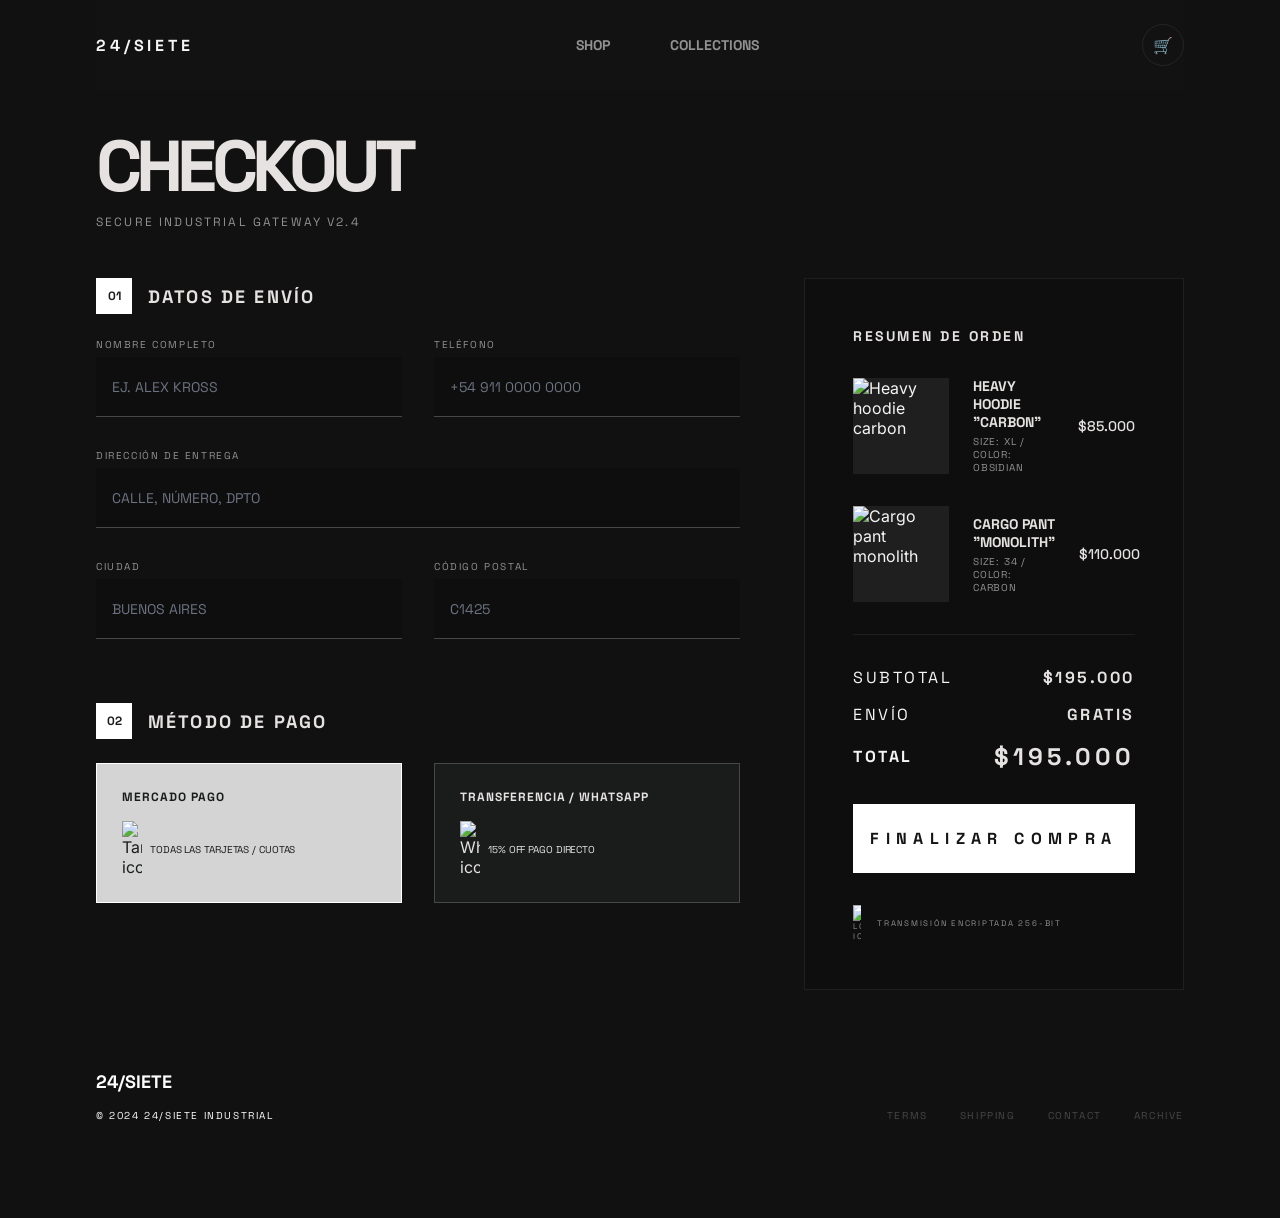
==== checkout/index.html @ 1bf39f43 "first commit" ====
<!DOCTYPE html>
<html lang="es">
  <head>
    <meta charset="UTF-8" />
    <meta name="viewport" content="width=device-width, initial-scale=1.0" />
    <title>Checkout 24/SIETE</title>
    <link rel="preconnect" href="https://fonts.googleapis.com" />
    <link rel="preconnect" href="https://fonts.gstatic.com" crossorigin />
    <link
      href="https://fonts.googleapis.com/css2?family=Inter:wght@400;500;700&family=Space+Grotesk:wght@400;500;600;700;800&display=swap"
      rel="stylesheet"
    />
    <link rel="stylesheet" href="styles.css" />
  </head>
  <body>
    <div class="checkout-shell">
      <header class="checkout-topbar">
        <div class="brand">24/SIETE</div>
        <nav class="topbar-nav" aria-label="Navegación del sitio">
          <button class="topbar-link">SHOP</button>
          <button class="topbar-link">COLLECTIONS</button>
        </nav>
        <button class="cart-button" aria-label="Carrito">
          🛒
        </button>
      </header>

      <main class="checkout-main">
        <section class="checkout-heading">
          <h1>CHECKOUT</h1>
          <p>SECURE INDUSTRIAL GATEWAY V2.4</p>
        </section>

        <div class="checkout-grid">
          <section class="checkout-form">
            <article class="checkout-section">
              <div class="section-label">
                <span>01</span>
                <h2>DATOS DE ENVÍO</h2>
              </div>

              <div class="shipping-grid">
                <label class="field-group">
                  <span>NOMBRE COMPLETO</span>
                  <div class="field">EJ. ALEX KROSS</div>
                </label>
                <label class="field-group">
                  <span>TELÉFONO</span>
                  <div class="field">+54 911 0000 0000</div>
                </label>
                <label class="field-group full-width">
                  <span>DIRECCIÓN DE ENTREGA</span>
                  <div class="field">CALLE, NÚMERO, DPTO</div>
                </label>
                <label class="field-group">
                  <span>CIUDAD</span>
                  <div class="field">BUENOS AIRES</div>
                </label>
                <label class="field-group">
                  <span>CÓDIGO POSTAL</span>
                  <div class="field">C1425</div>
                </label>
              </div>
            </article>

            <article class="checkout-section">
              <div class="section-label">
                <span>02</span>
                <h2>MÉTODO DE PAGO</h2>
              </div>

              <div class="payment-grid">
                <button class="payment-option selected" type="button" data-method="mercado">
                  <div class="payment-title">MERCADO PAGO</div>
                  <div class="payment-detail">
                    <img src="https://www.figma.com/api/mcp/asset/af1dc861-6844-4bb0-af49-b33a433af358.svg" alt="Tarjeta icon" />
                    <span>TODAS LAS TARJETAS / CUOTAS</span>
                  </div>
                </button>
                <button class="payment-option" type="button" data-method="transferencia">
                  <div class="payment-title">TRANSFERENCIA / WHATSAPP</div>
                  <div class="payment-detail">
                    <img src="https://www.figma.com/api/mcp/asset/462cdd3c-a1b5-4c8c-a811-6a43b1bdb831.svg" alt="WhatsApp icon" />
                    <span>15% OFF PAGO DIRECTO</span>
                  </div>
                </button>
              </div>
            </article>
          </section>

          <aside class="checkout-summary">
            <div class="summary-heading">RESUMEN DE ORDEN</div>
            <div class="summary-items">
              <div class="summary-item">
                <div class="summary-item-media">
                  <img src="https://www.figma.com/api/mcp/asset/233d60cd-4bfe-4d1e-9fe9-ef3faa39e21e.png" alt="Heavy hoodie carbon" />
                </div>
                <div class="summary-item-info">
                  <div class="summary-item-title">HEAVY HOODIE "CARBON"</div>
                  <div class="summary-item-meta">SIZE: XL / COLOR: OBSIDIAN</div>
                </div>
                <div class="summary-item-price">$85.000</div>
              </div>
              <div class="summary-item">
                <div class="summary-item-media">
                  <img src="https://www.figma.com/api/mcp/asset/07d1a309-2544-4c1b-949b-6ebebd958322.png" alt="Cargo pant monolith" />
                </div>
                <div class="summary-item-info">
                  <div class="summary-item-title">CARGO PANT "MONOLITH"</div>
                  <div class="summary-item-meta">SIZE: 34 / COLOR: CARBON</div>
                </div>
                <div class="summary-item-price">$110.000</div>
              </div>
            </div>

            <div class="summary-breakline"></div>

            <div class="summary-totals">
              <div class="summary-row">
                <span>SUBTOTAL</span>
                <strong>$195.000</strong>
              </div>
              <div class="summary-row">
                <span>ENVÍO</span>
                <strong>GRATIS</strong>
              </div>
              <div class="summary-row total-row">
                <span>TOTAL</span>
                <strong>$195.000</strong>
              </div>
            </div>

            <button class="checkout-button" type="button">FINALIZAR COMPRA</button>

            <div class="security-note">
              <img src="https://www.figma.com/api/mcp/asset/31e12c1b-e04b-4743-91a3-79a799fafa72.svg" alt="Lock icon" />
              <span>TRANSMISIÓN ENCRIPTADA 256-BIT</span>
            </div>
          </aside>
        </div>
      </main>

      <footer class="checkout-footer">
        <div>
          <div class="footer-brand">24/SIETE</div>
          <div class="footer-copy">© 2024 24/SIETE INDUSTRIAL</div>
        </div>
        <div class="footer-links">
          <a href="#">TERMS</a>
          <a href="#">SHIPPING</a>
          <a href="#">CONTACT</a>
          <a href="#">ARCHIVE</a>
        </div>
      </footer>
    </div>

    <script src="script.js"></script>
  </body>
</html>
---- checkout/styles.css ----
:root {
  color-scheme: dark;
  font-family: 'Inter', sans-serif;
  font-size: 16px;
  color: #f5f5f5;
  background: #111;
}

* {
  box-sizing: border-box;
}

html,
body {
  margin: 0;
  min-height: 100%;
}

body {
  background: #111;
}

img {
  display: block;
  width: 100%;
  height: auto;
}

a {
  color: inherit;
  text-decoration: none;
}

button {
  font: inherit;
  background: none;
  border: none;
  color: inherit;
  cursor: pointer;
}

.checkout-shell {
  max-width: 1280px;
  margin: 0 auto;
  padding: 0 96px 96px;
}

.checkout-topbar {
  position: sticky;
  top: 0;
  z-index: 10;
  display: flex;
  align-items: center;
  justify-content: space-between;
  gap: 24px;
  padding: 24px 0;
  backdrop-filter: blur(12px);
  background: rgba(19, 19, 19, 0.75);
}

.brand {
  font-family: 'Space Grotesk', sans-serif;
  font-weight: 800;
  letter-spacing: 0.24em;
  text-transform: uppercase;
  font-size: 1rem;
}

.topbar-nav {
  display: flex;
  gap: 48px;
}

.topbar-link {
  font-family: 'Space Grotesk', sans-serif;
  font-weight: 700;
  font-size: 0.875rem;
  text-transform: uppercase;
  color: #919191;
  background: transparent;
}

.cart-button {
  width: 42px;
  height: 42px;
  display: grid;
  place-items: center;
  border: 1px solid rgba(255, 255, 255, 0.08);
  border-radius: 50%;
}

.checkout-main {
  padding-top: 40px;
}

.checkout-heading h1 {
  margin: 0;
  font-family: 'Space Grotesk', sans-serif;
  font-size: 4.5rem;
  line-height: 1;
  letter-spacing: -0.08em;
  text-transform: uppercase;
  color: #e5e2e1;
}

.checkout-heading p {
  margin: 12px 0 0;
  font-family: 'Space Grotesk', sans-serif;
  font-size: 0.75rem;
  letter-spacing: 0.18em;
  text-transform: uppercase;
  color: #919191;
}

.checkout-grid {
  display: grid;
  grid-template-columns: 1fr 380px;
  gap: 64px;
  margin-top: 48px;
}

.checkout-form {
  display: flex;
  flex-direction: column;
  gap: 64px;
}

.checkout-section {
  display: flex;
  flex-direction: column;
  gap: 24px;
}

.section-label {
  display: flex;
  align-items: center;
  gap: 16px;
}

.section-label span {
  display: inline-flex;
  align-items: center;
  justify-content: center;
  width: 36px;
  height: 36px;
  background: #fff;
  color: #1a1c1c;
  font-family: 'Space Grotesk', sans-serif;
  font-weight: 800;
  font-size: 0.75rem;
}

.section-label h2 {
  margin: 0;
  font-family: 'Space Grotesk', sans-serif;
  font-size: 1.125rem;
  letter-spacing: 0.12em;
  text-transform: uppercase;
  color: #e5e2e1;
}

.shipping-grid,
.payment-grid {
  display: grid;
  gap: 32px;
}

.shipping-grid {
  grid-template-columns: repeat(2, minmax(0, 1fr));
}

.field-group {
  display: flex;
  flex-direction: column;
  gap: 6px;
}

.field-group.full-width {
  grid-column: span 2;
}

.field-group span {
  font-family: 'Space Grotesk', sans-serif;
  font-size: 0.625rem;
  letter-spacing: 0.16em;
  text-transform: uppercase;
  color: #919191;
}

.field {
  min-height: 60px;
  padding: 18px 16px 17px;
  background: #0e0e0e;
  border-bottom: 1px solid #474747;
  display: flex;
  align-items: center;
  color: #6b7280;
  font-family: 'Space Grotesk', sans-serif;
  font-size: 0.875rem;
  text-transform: uppercase;
}

.payment-grid {
  grid-template-columns: repeat(2, minmax(0, 1fr));
}

.payment-option {
  display: flex;
  flex-direction: column;
  justify-content: space-between;
  gap: 16px;
  min-height: 128px;
  padding: 25px;
  background: #1a1c1c;
  border: 1px solid #474747;
  color: #e5e2e1;
  text-align: left;
}

.payment-option.selected {
  background: #d4d4d4;
  color: #1a1c1c;
  border-color: #ffffff;
}

.payment-title {
  font-family: 'Space Grotesk', sans-serif;
  font-weight: 800;
  font-size: 0.75rem;
  letter-spacing: 0.08em;
  text-transform: uppercase;
}

.payment-detail {
  display: flex;
  align-items: center;
  gap: 8px;
  color: inherit;
}

.payment-detail img {
  width: 20px;
  height: auto;
}

.payment-detail span {
  font-family: 'Space Grotesk', sans-serif;
  font-size: 0.625rem;
  text-transform: uppercase;
  letter-spacing: -0.01em;
}

.checkout-summary {
  position: relative;
  background: #0e0e0e;
  border: 1px solid rgba(71, 71, 71, 0.3);
  padding: 48px;
  display: flex;
  flex-direction: column;
  gap: 32px;
}

.summary-heading {
  font-family: 'Space Grotesk', sans-serif;
  font-weight: 800;
  font-size: 0.875rem;
  letter-spacing: 0.18em;
  text-transform: uppercase;
  color: #e5e2e1;
}

.summary-items {
  display: flex;
  flex-direction: column;
  gap: 32px;
}

.summary-item {
  display: grid;
  grid-template-columns: 96px 1fr auto;
  gap: 24px;
  align-items: center;
}

.summary-item-media {
  width: 96px;
  height: 96px;
  position: relative;
  background: #201f1f;
  overflow: hidden;
}

.summary-item-media img {
  width: 100%;
  height: 100%;
  object-fit: cover;
}

.summary-item-info {
  display: flex;
  flex-direction: column;
  gap: 4px;
}

.summary-item-title {
  font-family: 'Space Grotesk', sans-serif;
  font-weight: 800;
  font-size: 0.875rem;
  text-transform: uppercase;
  color: #e5e2e1;
}

.summary-item-meta {
  font-family: 'Space Grotesk', sans-serif;
  font-size: 0.625rem;
  letter-spacing: 0.08em;
  text-transform: uppercase;
  color: #919191;
}

.summary-item-price {
  font-family: 'Space Grotesk', sans-serif;
  font-weight: 500;
  font-size: 0.875rem;
  color: #e5e2e1;
}

.summary-breakline {
  width: 100%;
  height: 1px;
  background: rgba(71, 71, 71, 0.3);
}

.summary-totals {
  display: flex;
  flex-direction: column;
  gap: 16px;
}

.summary-row {
  display: flex;
  justify-content: space-between;
  align-items: center;
}

.summary-row span,
.summary-row strong {
  font-family: 'Space Grotesk', sans-serif;
  text-transform: uppercase;
  letter-spacing: 0.16em;
}

.summary-row strong {
  color: #e5e2e1;
}

.total-row span {
  font-weight: 800;
}

.total-row strong {
  font-size: 1.5rem;
}

.checkout-button {
  width: 100%;
  padding: 24px 0;
  background: #fff;
  color: #151515;
  font-family: 'Space Grotesk', sans-serif;
  font-weight: 800;
  font-size: 1rem;
  letter-spacing: 0.4em;
  text-transform: uppercase;
}

.security-note {
  display: flex;
  align-items: center;
  gap: 16px;
  color: #919191;
  font-family: 'Space Grotesk', sans-serif;
  font-size: 0.5rem;
  letter-spacing: 0.22em;
  text-transform: uppercase;
}

.security-note img {
  width: 8px;
  height: auto;
}

.checkout-footer {
  display: flex;
  justify-content: space-between;
  align-items: flex-end;
  gap: 32px;
  padding: 80px 0 0;
}

.footer-brand {
  font-family: 'Space Grotesk', sans-serif;
  font-weight: 800;
  font-size: 1.125rem;
  color: #fff;
}

.footer-copy {
  margin-top: 16px;
  font-family: 'Space Grotesk', sans-serif;
  font-size: 0.625rem;
  text-transform: uppercase;
  letter-spacing: 0.16em;
  color: #fff;
}

.footer-links {
  display: flex;
  gap: 32px;
  flex-wrap: wrap;
}

.footer-links a {
  font-family: 'Space Grotesk', sans-serif;
  font-size: 0.625rem;
  text-transform: uppercase;
  letter-spacing: 0.16em;
  color: #474747;
}

@media (max-width: 1080px) {
  .checkout-shell {
    padding: 0 48px 48px;
  }

  .checkout-grid {
    grid-template-columns: 1fr;
  }

  .checkout-footer {
    flex-direction: column;
    align-items: flex-start;
  }
}

@media (max-width: 768px) {
  .checkout-shell {
    padding: 0 24px 32px;
  }

  .checkout-heading h1 {
    font-size: 3rem;
  }

  .section-label {
    flex-wrap: wrap;
  }

  .topbar-nav {
    gap: 24px;
  }
}
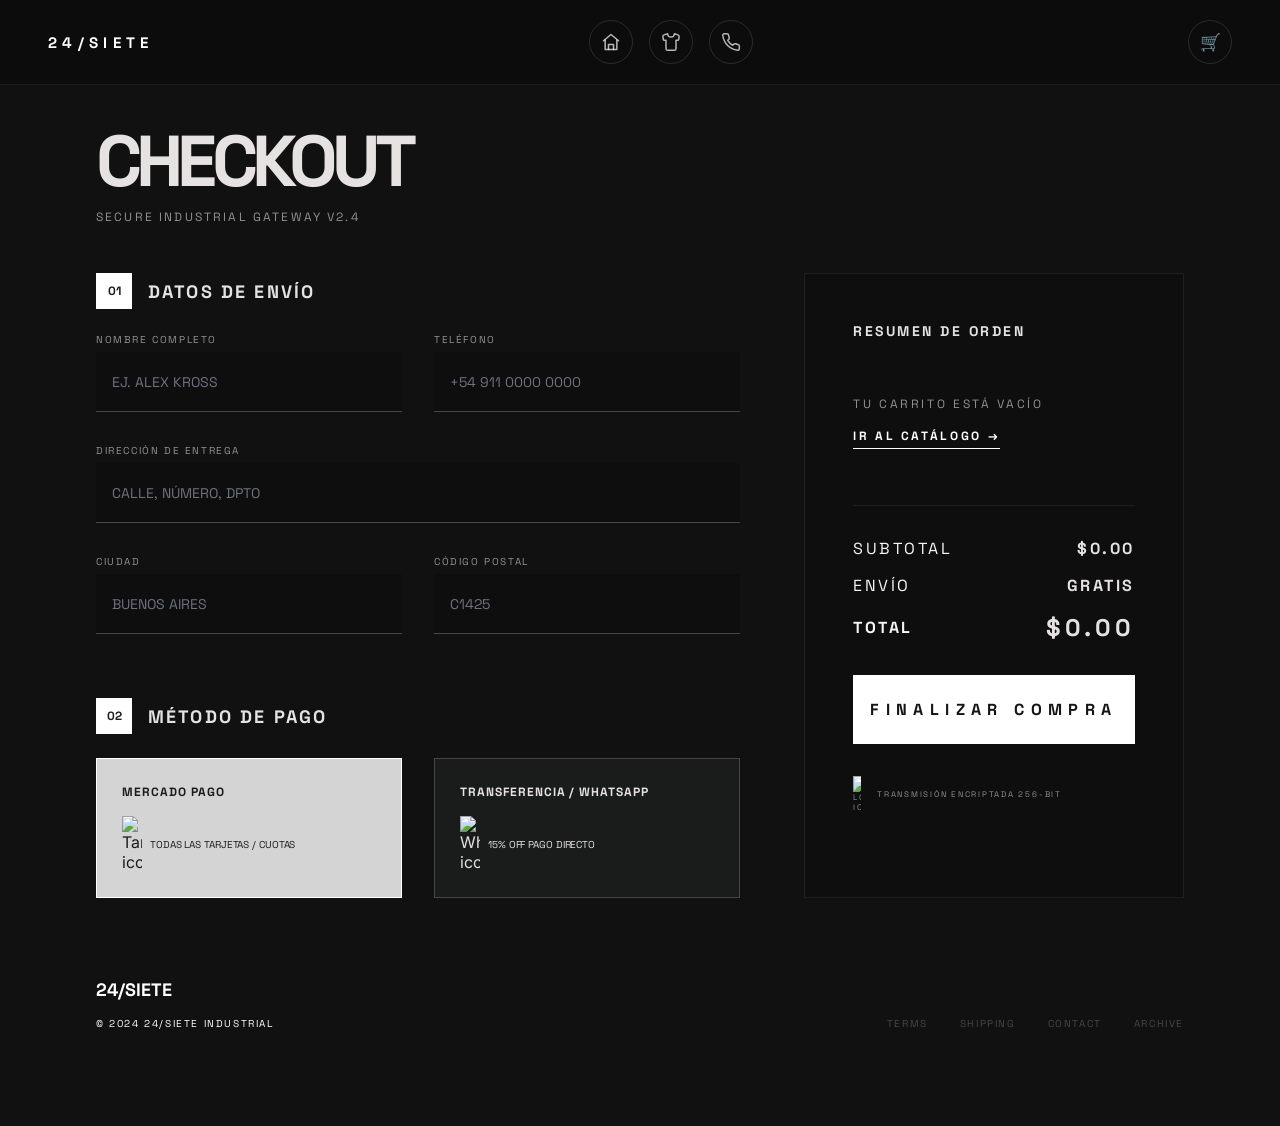
==== commit 43b75f82: "html" ====
--- a/checkout/index.html
+++ b/checkout/index.html
@@ -11,19 +11,29 @@
       rel="stylesheet"
     />
     <link rel="stylesheet" href="styles.css" />
+    <link rel="stylesheet" href="../shared-navbar.css" />
+    <link rel="stylesheet" href="../shared-cart-drawer.css" />
   </head>
   <body>
+    <header class="site-navbar">
+      <a class="navbar-brand" href="../index.html">24/SIETE</a>
+      <nav class="navbar-icons" aria-label="Navegación principal">
+        <a class="navbar-icon" href="../index.html" aria-label="Home" title="HOME">
+          <svg width="20" height="20" viewBox="0 0 24 24" fill="none" stroke="currentColor" stroke-width="1.8" stroke-linecap="round" stroke-linejoin="round"><path d="M3 10.5 12 3l9 7.5"/><path d="M5 9.5V21h14V9.5"/><path d="M9 21v-6h6v6"/></svg>
+        </a>
+        <a class="navbar-icon" href="../collection/index.html" aria-label="Collection" title="COLLECTION">
+          <svg width="20" height="20" viewBox="0 0 24 24" fill="none" stroke="currentColor" stroke-width="1.8" stroke-linecap="round" stroke-linejoin="round"><path d="M20.38 3.46 16 2a4 4 0 0 1-8 0L3.62 3.46a2 2 0 0 0-1.34 2.23l.58 3.47a1 1 0 0 0 .99.84H6v10a2 2 0 0 0 2 2h8a2 2 0 0 0 2-2V10h2.15a1 1 0 0 0 .99-.84l.58-3.47a2 2 0 0 0-1.34-2.23z"/></svg>
+        </a>
+        <a class="navbar-icon" href="../contacto/index.html" aria-label="Contacto" title="CONTACTO">
+          <svg width="20" height="20" viewBox="0 0 24 24" fill="none" stroke="currentColor" stroke-width="1.8" stroke-linecap="round" stroke-linejoin="round"><path d="M22 16.92v3a2 2 0 0 1-2.18 2 19.79 19.79 0 0 1-8.63-3.07 19.5 19.5 0 0 1-6-6A19.79 19.79 0 0 1 2.12 4.18 2 2 0 0 1 4.11 2h3a2 2 0 0 1 2 1.72c.13.96.36 1.9.7 2.81a2 2 0 0 1-.45 2.11L8.09 9.91a16 16 0 0 0 6 6l1.27-1.27a2 2 0 0 1 2.11-.45c.91.34 1.85.57 2.81.7A2 2 0 0 1 22 16.92z"/></svg>
+        </a>
+      </nav>
+      <button class="navbar-cart" aria-label="Carrito">
+        <span>🛒</span>
+        <span class="cart-badge" hidden>0</span>
+      </button>
+    </header>
     <div class="checkout-shell">
-      <header class="checkout-topbar">
-        <div class="brand">24/SIETE</div>
-        <nav class="topbar-nav" aria-label="Navegación del sitio">
-          <button class="topbar-link">SHOP</button>
-          <button class="topbar-link">COLLECTIONS</button>
-        </nav>
-        <button class="cart-button" aria-label="Carrito">
-          🛒
-        </button>
-      </header>
 
       <main class="checkout-main">
         <section class="checkout-heading">
@@ -90,35 +100,14 @@
 
           <aside class="checkout-summary">
             <div class="summary-heading">RESUMEN DE ORDEN</div>
-            <div class="summary-items">
-              <div class="summary-item">
-                <div class="summary-item-media">
-                  <img src="https://www.figma.com/api/mcp/asset/233d60cd-4bfe-4d1e-9fe9-ef3faa39e21e.png" alt="Heavy hoodie carbon" />
-                </div>
-                <div class="summary-item-info">
-                  <div class="summary-item-title">HEAVY HOODIE "CARBON"</div>
-                  <div class="summary-item-meta">SIZE: XL / COLOR: OBSIDIAN</div>
-                </div>
-                <div class="summary-item-price">$85.000</div>
-              </div>
-              <div class="summary-item">
-                <div class="summary-item-media">
-                  <img src="https://www.figma.com/api/mcp/asset/07d1a309-2544-4c1b-949b-6ebebd958322.png" alt="Cargo pant monolith" />
-                </div>
-                <div class="summary-item-info">
-                  <div class="summary-item-title">CARGO PANT "MONOLITH"</div>
-                  <div class="summary-item-meta">SIZE: 34 / COLOR: CARBON</div>
-                </div>
-                <div class="summary-item-price">$110.000</div>
-              </div>
-            </div>
+            <div class="summary-items" id="summaryItems"></div>
 
             <div class="summary-breakline"></div>
 
             <div class="summary-totals">
               <div class="summary-row">
                 <span>SUBTOTAL</span>
-                <strong>$195.000</strong>
+                <strong class="js-subtotal">$0.00</strong>
               </div>
               <div class="summary-row">
                 <span>ENVÍO</span>
@@ -126,11 +115,11 @@
               </div>
               <div class="summary-row total-row">
                 <span>TOTAL</span>
-                <strong>$195.000</strong>
+                <strong class="js-total">$0.00</strong>
               </div>
             </div>
 
-            <button class="checkout-button" type="button">FINALIZAR COMPRA</button>
+            <button class="checkout-button" type="button" id="finalizeBtn">FINALIZAR COMPRA</button>
 
             <div class="security-note">
               <img src="https://www.figma.com/api/mcp/asset/31e12c1b-e04b-4743-91a3-79a799fafa72.svg" alt="Lock icon" />
@@ -148,12 +137,13 @@
         <div class="footer-links">
           <a href="#">TERMS</a>
           <a href="#">SHIPPING</a>
-          <a href="#">CONTACT</a>
-          <a href="#">ARCHIVE</a>
+          <a href="../contacto/index.html">CONTACT</a>
+          <a href="../index.html#archive">ARCHIVE</a>
         </div>
       </footer>
     </div>
 
+    <script src="../shared-cart-drawer.js"></script>
     <script src="script.js"></script>
   </body>
 </html>
--- a/checkout/styles.css
+++ b/checkout/styles.css
@@ -325,6 +325,40 @@
   color: #e5e2e1;
 }
 
+.summary-empty {
+  display: flex;
+  flex-direction: column;
+  align-items: flex-start;
+  gap: 16px;
+  padding: 24px 0;
+}
+
+.summary-empty p {
+  font-family: 'Space Grotesk', sans-serif;
+  font-size: 0.75rem;
+  letter-spacing: 0.22em;
+  text-transform: uppercase;
+  color: #919191;
+  margin: 0;
+}
+
+.summary-empty-link {
+  font-family: 'Space Grotesk', sans-serif;
+  font-size: 0.75rem;
+  font-weight: 800;
+  letter-spacing: 0.22em;
+  text-transform: uppercase;
+  color: #fff;
+  text-decoration: none;
+  border-bottom: 1px solid #fff;
+  padding-bottom: 4px;
+}
+
+.summary-empty-link:hover {
+  color: #919191;
+  border-color: #919191;
+}
+
 .summary-breakline {
   width: 100%;
   height: 1px;
@@ -372,6 +406,14 @@
   font-size: 1rem;
   letter-spacing: 0.4em;
   text-transform: uppercase;
+  cursor: pointer;
+  border: none;
+  transition: opacity 0.2s ease;
+}
+
+.checkout-button:disabled {
+  opacity: 0.5;
+  cursor: default;
 }
 
 .security-note {
--- a/shared-navbar.css
+++ b/shared-navbar.css
@@ -0,0 +1,130 @@
+/* ============================================
+   SHARED NAVBAR - 24/SIETE
+   Logo izquierda · 3 iconos centro · carrito derecha
+   ============================================ */
+
+.site-navbar {
+  position: sticky;
+  top: 0;
+  z-index: 20;
+  display: flex;
+  align-items: center;
+  gap: 24px;
+  padding: 20px 48px;
+  background: rgba(13, 13, 13, 0.9);
+  border-bottom: 1px solid rgba(255, 255, 255, 0.06);
+  backdrop-filter: blur(12px);
+  -webkit-backdrop-filter: blur(12px);
+}
+
+.navbar-brand {
+  font-family: 'Space Grotesk', sans-serif;
+  font-weight: 700;
+  font-size: 0.95rem;
+  letter-spacing: 0.35em;
+  text-transform: uppercase;
+  text-decoration: none;
+  color: #fff;
+  flex-shrink: 0;
+}
+
+.navbar-brand:hover {
+  color: #fff;
+}
+
+.navbar-icons {
+  display: flex;
+  align-items: center;
+  justify-content: center;
+  gap: 16px;
+  margin: 0 auto;
+}
+
+.navbar-icon {
+  width: 44px;
+  height: 44px;
+  display: grid;
+  place-items: center;
+  border: 1px solid rgba(255, 255, 255, 0.12);
+  border-radius: 50%;
+  color: rgba(255, 255, 255, 0.7);
+  text-decoration: none;
+  transition: color 0.2s ease, border-color 0.2s ease, transform 0.2s ease;
+}
+
+.navbar-icon:hover {
+  color: #fff;
+  border-color: rgba(255, 255, 255, 0.45);
+  transform: translateY(-2px);
+}
+
+.navbar-icon.active {
+  color: #fff;
+  border-color: #fff;
+  background: rgba(255, 255, 255, 0.08);
+}
+
+.navbar-cart {
+  position: relative;
+  width: 44px;
+  height: 44px;
+  display: grid;
+  place-items: center;
+  border: 1px solid rgba(255, 255, 255, 0.12);
+  border-radius: 50%;
+  background: transparent;
+  color: rgba(255, 255, 255, 0.9);
+  font-size: 17px;
+  cursor: pointer;
+  transition: border-color 0.2s ease, transform 0.2s ease;
+  flex-shrink: 0;
+}
+
+.navbar-cart:hover {
+  border-color: rgba(255, 255, 255, 0.45);
+  transform: translateY(-2px);
+}
+
+.cart-badge {
+  position: absolute;
+  top: -4px;
+  right: -4px;
+  min-width: 18px;
+  height: 18px;
+  padding: 0 5px;
+  display: grid;
+  place-items: center;
+  background: #fff;
+  color: #0a0a0a;
+  font-family: 'Inter', sans-serif;
+  font-size: 10px;
+  font-weight: 700;
+  line-height: 1;
+  border-radius: 999px;
+}
+
+.site-navbar [hidden] {
+  display: none;
+}
+
+@media (max-width: 640px) {
+  .site-navbar {
+    padding: 14px 20px;
+    gap: 14px;
+  }
+
+  .navbar-brand {
+    font-size: 0.8rem;
+    letter-spacing: 0.28em;
+  }
+
+  .navbar-icon,
+  .navbar-cart {
+    width: 38px;
+    height: 38px;
+  }
+
+  .navbar-icons {
+    gap: 10px;
+  }
+}
--- a/shared-cart-drawer.css
+++ b/shared-cart-drawer.css
@@ -0,0 +1,351 @@
+/* ============================================
+   CART DRAWER - SHARED STYLES
+   ============================================ */
+
+.cart-drawer-overlay {
+  position: fixed;
+  inset: 0;
+  background: rgba(0, 0, 0, 0.5);
+  opacity: 0;
+  pointer-events: none;
+  transition: opacity 0.3s ease;
+  z-index: 999;
+}
+
+.cart-drawer-overlay.active {
+  opacity: 1;
+  pointer-events: auto;
+}
+
+.cart-drawer {
+  position: fixed;
+  top: 0;
+  right: 0;
+  height: 100vh;
+  width: 100%;
+  max-width: 420px;
+  background: #0a0a0a;
+  border-left: 1px solid #222;
+  transform: translateX(100%);
+  transition: transform 0.3s ease;
+  z-index: 1000;
+  display: flex;
+  flex-direction: column;
+  overflow-y: auto;
+  overflow-x: hidden;
+}
+
+.cart-drawer.active {
+  transform: translateX(0);
+}
+
+/* Cart Header */
+.cart-drawer-header {
+  display: flex;
+  align-items: center;
+  justify-content: space-between;
+  padding: 24px;
+  border-bottom: 1px solid #1a1a1a;
+  position: sticky;
+  top: 0;
+  background: #0a0a0a;
+  z-index: 10;
+}
+
+.cart-drawer-title {
+  font-family: 'Inter', 'Space Grotesk', sans-serif;
+  font-size: 12px;
+  font-weight: 700;
+  letter-spacing: 1px;
+  text-transform: uppercase;
+  color: #e0e0e0;
+}
+
+.cart-drawer-close {
+  width: 32px;
+  height: 32px;
+  display: flex;
+  align-items: center;
+  justify-content: center;
+  background: none;
+  border: 1px solid #333;
+  border-radius: 4px;
+  color: #888;
+  cursor: pointer;
+  transition: all 0.2s ease;
+  font-size: 18px;
+  line-height: 1;
+}
+
+.cart-drawer-close:hover {
+  border-color: #555;
+  color: #fff;
+}
+
+/* Cart Content */
+.cart-drawer-content {
+  flex: 1;
+  padding: 24px;
+  overflow-y: auto;
+}
+
+.cart-items-list {
+  display: flex;
+  flex-direction: column;
+  gap: 24px;
+}
+
+.cart-item {
+  display: flex;
+  gap: 16px;
+  padding-bottom: 24px;
+  border-bottom: 1px solid #1a1a1a;
+}
+
+.cart-item:last-child {
+  border-bottom: none;
+  padding-bottom: 0;
+}
+
+.cart-item-image {
+  width: 80px;
+  height: 80px;
+  background: #1a1a1a;
+  border-radius: 4px;
+  display: flex;
+  align-items: center;
+  justify-content: center;
+  flex-shrink: 0;
+  overflow: hidden;
+}
+
+.cart-item-image img {
+  width: 100%;
+  height: 100%;
+  object-fit: cover;
+}
+
+.cart-item-details {
+  flex: 1;
+  display: flex;
+  flex-direction: column;
+  justify-content: space-between;
+}
+
+.cart-item-name {
+  font-size: 13px;
+  font-weight: 600;
+  letter-spacing: 0.5px;
+  color: #fff;
+  margin-bottom: 6px;
+}
+
+.cart-item-size {
+  font-size: 11px;
+  color: #888;
+  margin-bottom: 8px;
+}
+
+.cart-item-price {
+  font-size: 12px;
+  font-weight: 600;
+  color: #e0e0e0;
+}
+
+.cart-empty {
+  display: flex;
+  flex-direction: column;
+  align-items: center;
+  justify-content: center;
+  min-height: 300px;
+  text-align: center;
+  color: #666;
+}
+
+.cart-empty-icon {
+  font-size: 48px;
+  margin-bottom: 16px;
+  opacity: 0.5;
+}
+
+.cart-empty-text {
+  font-size: 13px;
+  color: #888;
+  margin-bottom: 8px;
+}
+
+.cart-empty-subtext {
+  font-size: 11px;
+  color: #666;
+}
+
+/* Cart Footer */
+.cart-drawer-footer {
+  border-top: 1px solid #1a1a1a;
+  padding: 24px;
+  background: #0a0a0a;
+  position: sticky;
+  bottom: 0;
+}
+
+.cart-summary {
+  display: flex;
+  flex-direction: column;
+  gap: 12px;
+  margin-bottom: 24px;
+}
+
+.cart-summary-row {
+  display: flex;
+  justify-content: space-between;
+  align-items: center;
+  font-size: 12px;
+}
+
+.cart-summary-row.subtotal {
+  color: #888;
+}
+
+.cart-summary-row.shipping {
+  color: #888;
+}
+
+.cart-summary-row.total {
+  font-size: 14px;
+  font-weight: 700;
+  color: #fff;
+  padding-top: 12px;
+  border-top: 1px solid #1a1a1a;
+}
+
+.cart-summary-label {
+  text-transform: uppercase;
+  letter-spacing: 0.5px;
+}
+
+.cart-summary-value {
+  font-weight: 600;
+  text-align: right;
+}
+
+.cart-summary-row.shipping .cart-summary-value {
+  color: #4a9d6f;
+}
+
+.cart-checkout-btn {
+  width: 100%;
+  padding: 14px 24px;
+  background: #fff;
+  color: #0a0a0a;
+  border: none;
+  border-radius: 4px;
+  font-family: 'Inter', 'Space Grotesk', sans-serif;
+  font-size: 12px;
+  font-weight: 700;
+  letter-spacing: 1px;
+  text-transform: uppercase;
+  cursor: pointer;
+  transition: all 0.2s ease;
+}
+
+.cart-checkout-btn:hover {
+  background: #e0e0e0;
+  transform: translateY(-1px);
+}
+
+.cart-checkout-btn:active {
+  transform: translateY(0);
+}
+
+/* Scrollbar styling for cart content */
+.cart-drawer-content::-webkit-scrollbar {
+  width: 6px;
+}
+
+.cart-drawer-content::-webkit-scrollbar-track {
+  background: transparent;
+}
+
+.cart-drawer-content::-webkit-scrollbar-thumb {
+  background: #333;
+  border-radius: 3px;
+}
+
+.cart-drawer-content::-webkit-scrollbar-thumb:hover {
+  background: #444;
+}
+
+/* ============================================
+   RESPONSIVE DESIGN
+   ============================================ */
+
+@media (max-width: 768px) {
+  .cart-drawer {
+    max-width: 100%;
+  }
+
+  .cart-drawer-header {
+    padding: 20px;
+  }
+
+  .cart-drawer-content {
+    padding: 20px;
+  }
+
+  .cart-drawer-footer {
+    padding: 20px;
+  }
+
+  .cart-item-image {
+    width: 70px;
+    height: 70px;
+  }
+
+  .cart-item-name {
+    font-size: 12px;
+  }
+
+  .cart-item-size {
+    font-size: 10px;
+  }
+
+  .cart-item-price {
+    font-size: 11px;
+  }
+}
+
+@media (max-width: 480px) {
+  .cart-drawer {
+    max-width: 100%;
+  }
+
+  .cart-drawer-header {
+    padding: 16px;
+  }
+
+  .cart-drawer-content {
+    padding: 16px;
+  }
+
+  .cart-drawer-footer {
+    padding: 16px;
+  }
+
+  .cart-summary-row {
+    font-size: 11px;
+  }
+
+  .cart-summary-row.total {
+    font-size: 13px;
+  }
+
+  .cart-checkout-btn {
+    font-size: 11px;
+    padding: 12px 16px;
+  }
+
+  .cart-item-image {
+    width: 60px;
+    height: 60px;
+  }
+}
